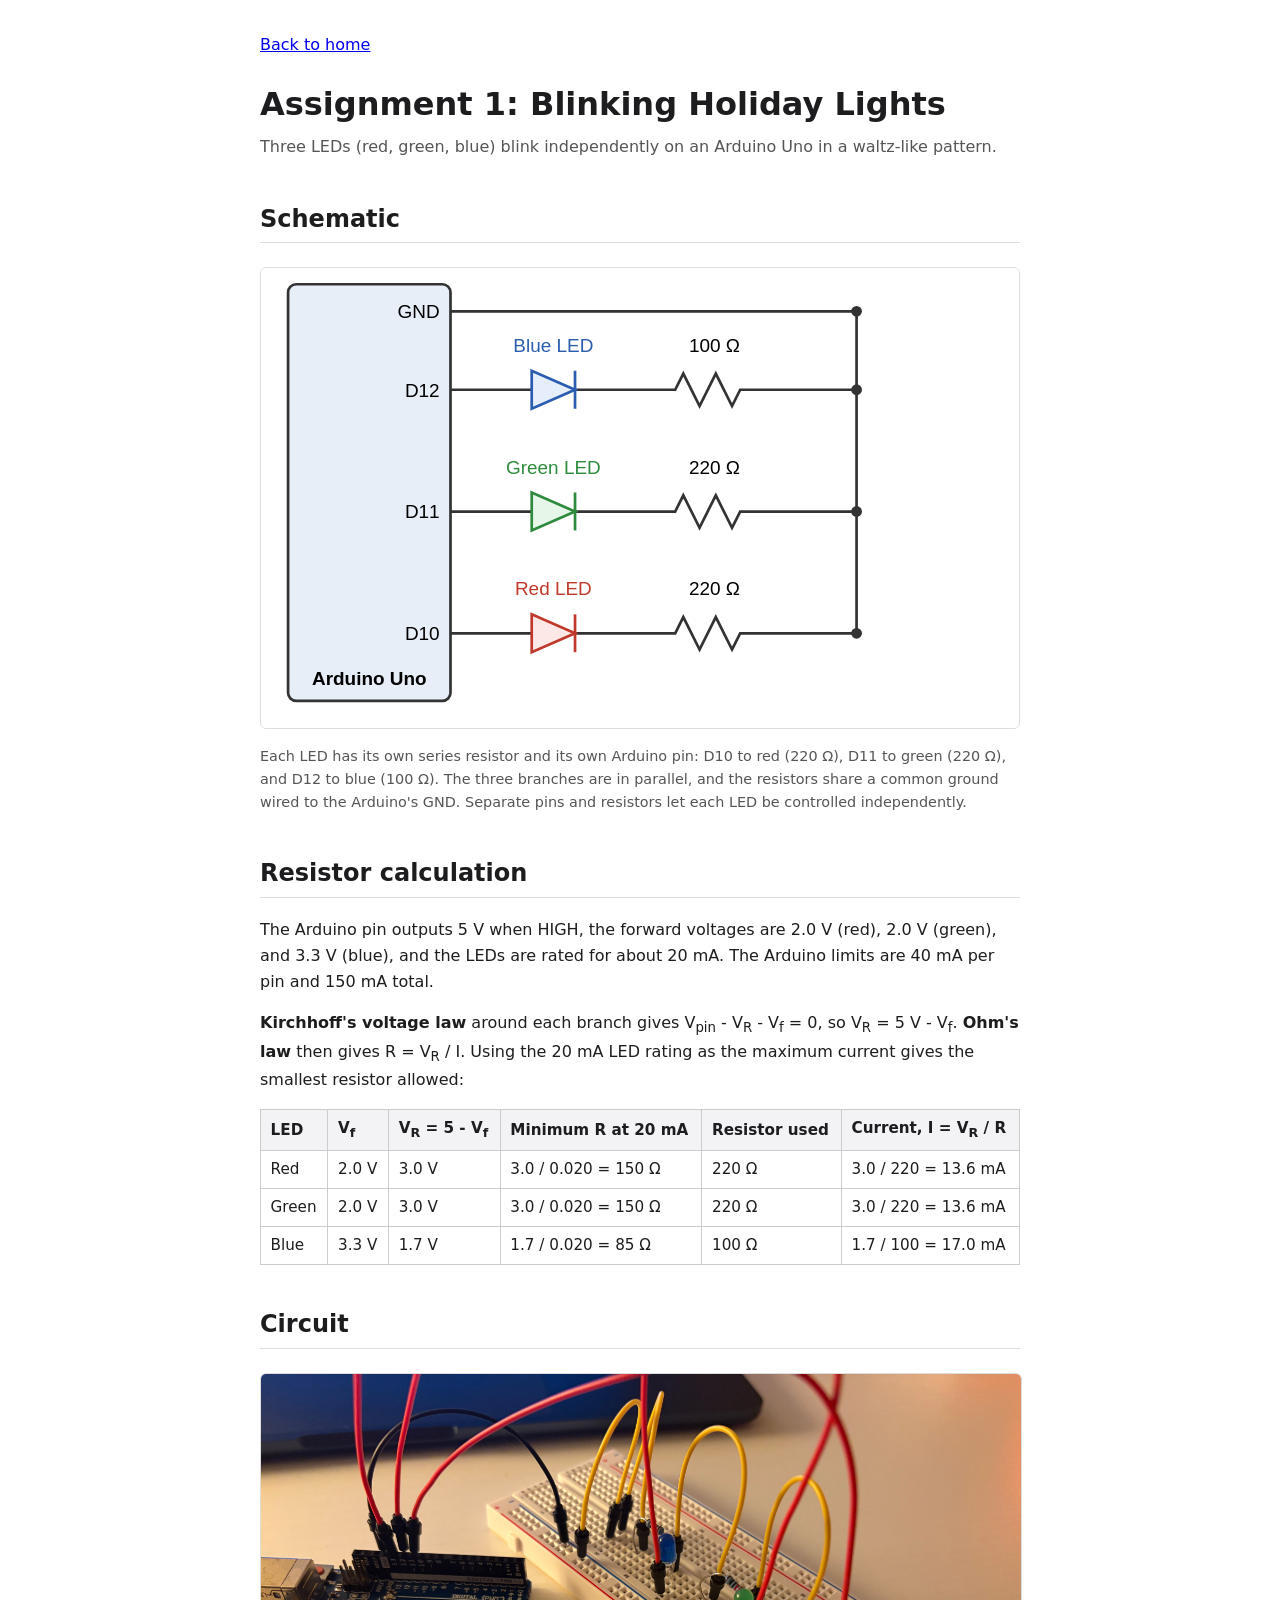
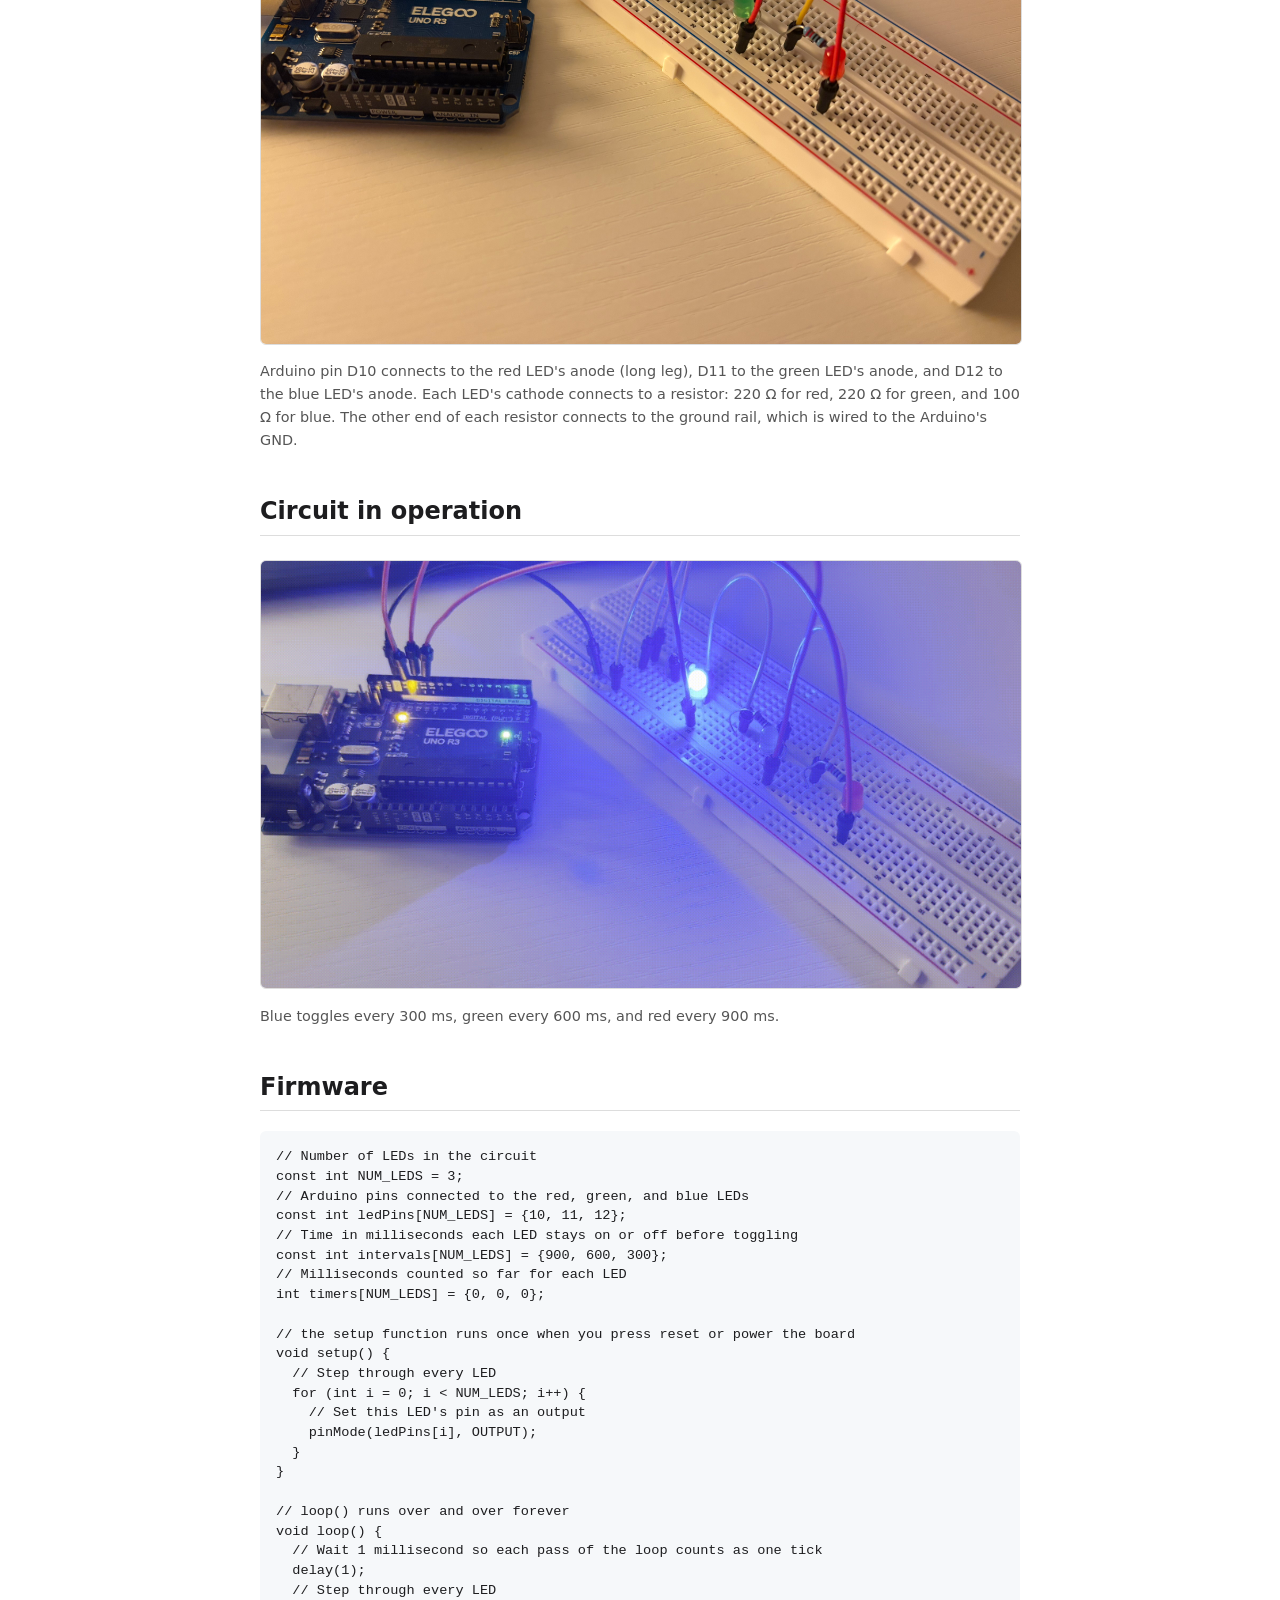
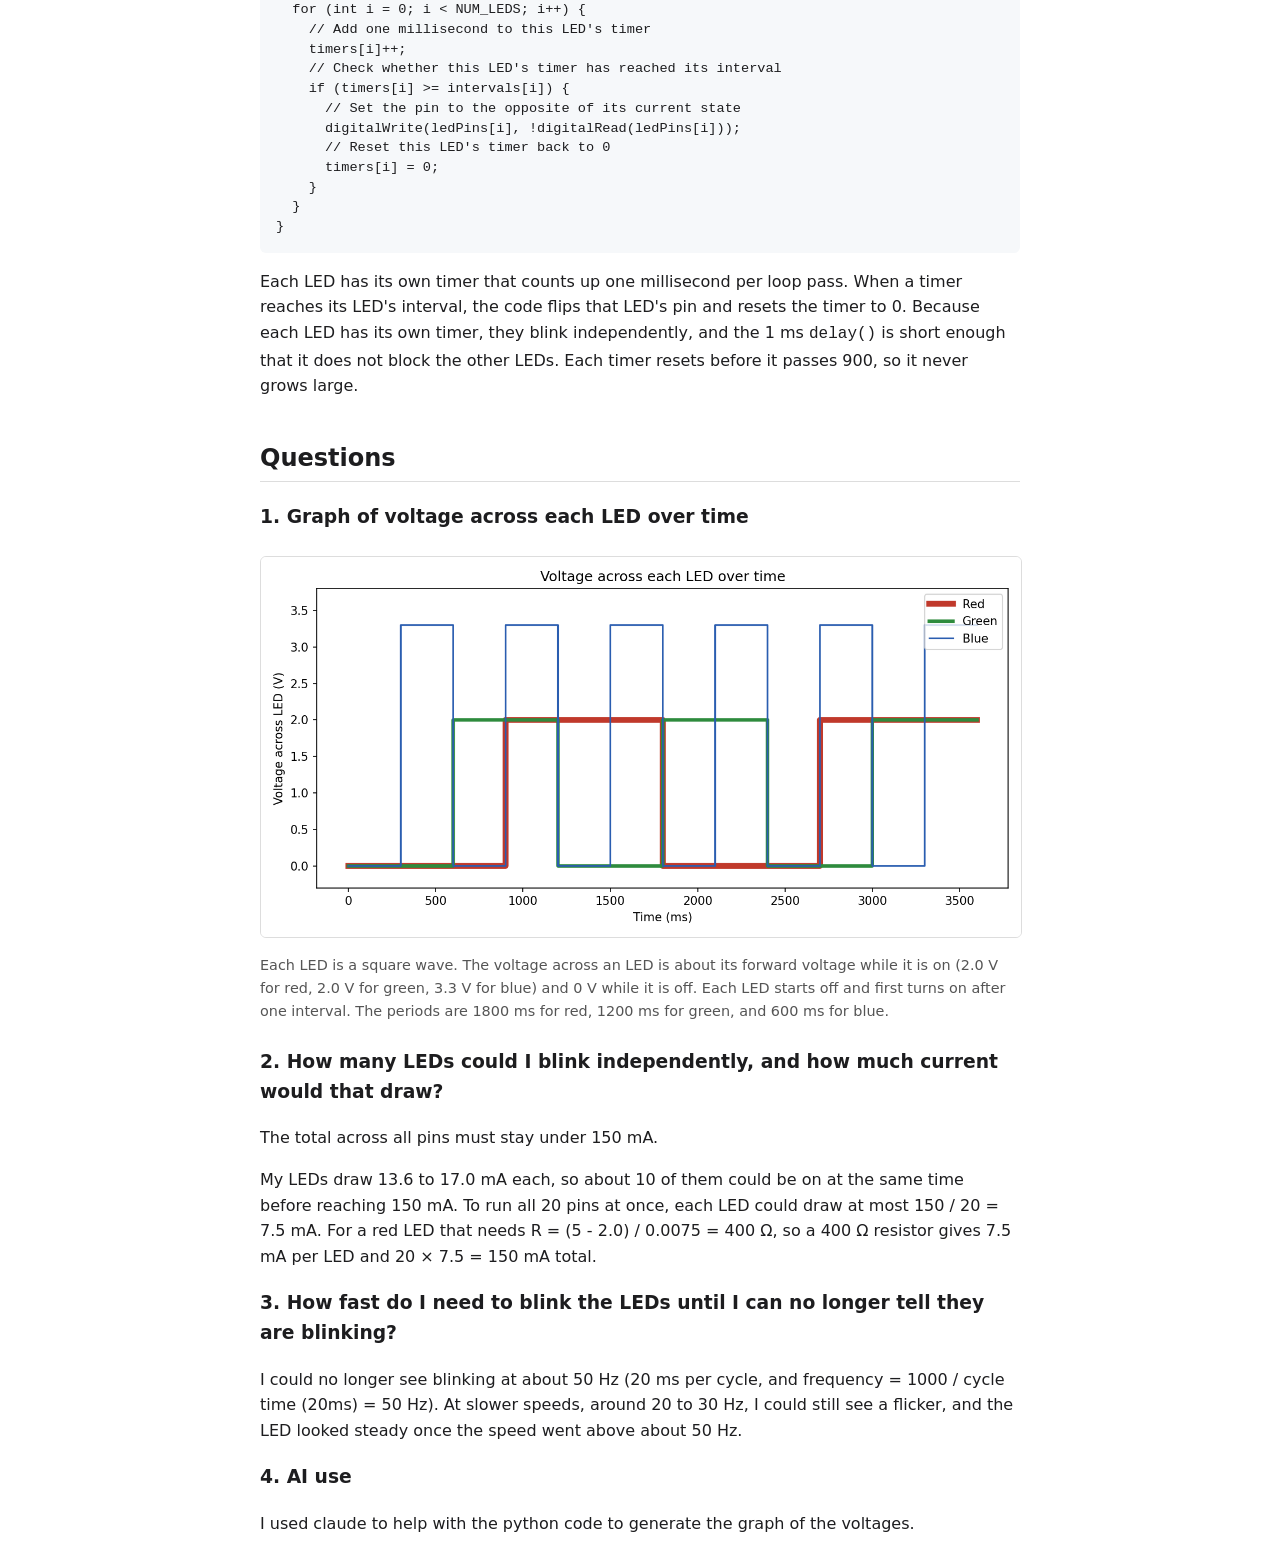
==== docs/a1/a1.html @ 16fe10d4 "finish a1" ====
<!doctype html>
<html lang="en">
  <head>
    <meta charset="utf-8" />
    <meta name="viewport" content="width=device-width, initial-scale=1" />
    <title>Assignment 1: Blinking Holiday Lights</title>
    <link rel="stylesheet" href="style.css" />
  </head>
  <body>
    <p><a href="../index.html">Back to home</a></p>
    <h1>Assignment 1: Blinking Holiday Lights</h1>
    <p class="subtitle">
      Three LEDs (red, green, blue) blink independently on an Arduino Uno in a
      waltz-like pattern.
    </p>

    <h2>Schematic</h2>
    <figure>
      <img src="schematic.svg" />
      <figcaption>
        Each LED has its own series resistor and its own Arduino pin: D10 to red
        (220 &Omega;), D11 to green (220 &Omega;), and D12 to blue (100
        &Omega;). The three branches are in parallel, and the resistors share
        a common ground wired to the Arduino's GND. Separate pins and resistors
        let each LED be controlled independently.
      </figcaption>
    </figure>

    <h2>Resistor calculation</h2>
    <p>
      The Arduino pin outputs 5 V when HIGH, the forward voltages
      are 2.0 V (red), 2.0 V (green), and 3.3 V (blue), and the LEDs are rated
      for about 20 mA. The Arduino limits are 40 mA per pin and 150 mA total.
    </p>

    <p>
      <strong>Kirchhoff's voltage law</strong> around each branch gives V<sub
        >pin</sub
      >
      - V<sub>R</sub> - V<sub>f</sub> = 0, so V<sub>R</sub> = 5 V -
      V<sub>f</sub>. <strong>Ohm's law</strong> then gives R = V<sub>R</sub> /
      I. Using the 20 mA LED rating as the maximum current gives the smallest
      resistor allowed:
    </p>

    <table>
      <tr>
        <th>LED</th>
        <th>V<sub>f</sub></th>
        <th>V<sub>R</sub> = 5 - V<sub>f</sub></th>
        <th>Minimum R at 20 mA</th>
        <th>Resistor used</th>
        <th>Current, I = V<sub>R</sub> / R</th>
      </tr>
      <tr>
        <td>Red</td>
        <td>2.0 V</td>
        <td>3.0 V</td>
        <td>3.0 / 0.020 = 150 &Omega;</td>
        <td>220 &Omega;</td>
        <td>3.0 / 220 = 13.6 mA</td>
      </tr>
      <tr>
        <td>Green</td>
        <td>2.0 V</td>
        <td>3.0 V</td>
        <td>3.0 / 0.020 = 150 &Omega;</td>
        <td>220 &Omega;</td>
        <td>3.0 / 220 = 13.6 mA</td>
      </tr>
      <tr>
        <td>Blue</td>
        <td>3.3 V</td>
        <td>1.7 V</td>
        <td>1.7 / 0.020 = 85 &Omega;</td>
        <td>100 &Omega;</td>
        <td>1.7 / 100 = 17.0 mA</td>
      </tr>
    </table>

    <h2>Circuit</h2>
    <figure>
      <img
        src="IMG_2492.jpeg"
      />
      <figcaption>
        Arduino pin D10 connects to the red LED's anode (long leg), D11 to the green
        LED's anode, and D12 to the blue LED's anode. Each LED's cathode
        connects to a resistor: 220 &Omega; for red, 220 &Omega; for green,
        and 100 &Omega; for blue. The other end of each resistor connects to the ground
        rail, which is wired to the Arduino's GND.
      </figcaption>
    </figure>

    <h2>Circuit in operation</h2>
    <figure>
      <img
        src="IMG_2490.gif"
      />
      <figcaption>
        Blue toggles every 300 ms, green every 600 ms, and red every 900 ms.
      </figcaption>
    </figure>

    <h2>Firmware</h2>
    <pre><code>// Number of LEDs in the circuit
const int NUM_LEDS = 3;
// Arduino pins connected to the red, green, and blue LEDs
const int ledPins[NUM_LEDS] = {10, 11, 12};
// Time in milliseconds each LED stays on or off before toggling
const int intervals[NUM_LEDS] = {900, 600, 300};
// Milliseconds counted so far for each LED
int timers[NUM_LEDS] = {0, 0, 0};

// the setup function runs once when you press reset or power the board
void setup() {
  // Step through every LED
  for (int i = 0; i &lt; NUM_LEDS; i++) {
    // Set this LED's pin as an output
    pinMode(ledPins[i], OUTPUT);
  }
}

// loop() runs over and over forever
void loop() {
  // Wait 1 millisecond so each pass of the loop counts as one tick
  delay(1);
  // Step through every LED
  for (int i = 0; i &lt; NUM_LEDS; i++) {
    // Add one millisecond to this LED's timer
    timers[i]++;
    // Check whether this LED's timer has reached its interval
    if (timers[i] &gt;= intervals[i]) {
      // Set the pin to the opposite of its current state
      digitalWrite(ledPins[i], !digitalRead(ledPins[i]));
      // Reset this LED's timer back to 0
      timers[i] = 0;
    }
  }
}</code></pre>
    <p>
      Each LED has its own timer that counts up one millisecond per loop pass.
      When a timer reaches its LED's interval, the code flips that LED's pin and
      resets the timer to 0. Because each LED has its own timer, they blink
      independently, and the 1 ms <code>delay()</code> is short enough that it
      does not block the other LEDs. Each timer resets before it passes 900, so
      it never grows large.
    </p>

    <h2>Questions</h2>

    <h3>1. Graph of voltage across each LED over time</h3>
    <figure>
      <img
        src="voltage-graph.png"
      />
      <figcaption>
        Each LED is a square wave. The voltage across an LED is about its
        forward voltage while it is on (2.0 V for red, 2.0 V for green, 3.3 V
        for blue) and 0 V while it is off. Each LED starts off and first turns
        on after one interval. The periods are 1800 ms for red, 1200 ms for
        green, and 600 ms for blue.
      </figcaption>
    </figure>

    <h3>
      2. How many LEDs could I blink independently, and how much current would
      that draw?
    </h3>
    <p>
      The total across all pins must stay under 150 mA.
    </p>
    <p>
      My LEDs draw 13.6 to 17.0 mA each, so about 10 of them could be on at the
      same time before reaching 150 mA. To run all 20 pins at once, each LED could
      draw at most 150 / 20 = 7.5 mA. For a red LED that needs R = (5 - 2.0) /
      0.0075 = 400 &Omega;, so a 400 &Omega; resistor gives 7.5 mA per LED and
      20 &times; 7.5 = 150 mA total.
    </p>

    <h3>
      3. How fast do I need to blink the LEDs until I can no longer tell they
      are blinking?
    </h3>
    <p>
      I could no longer see blinking at about 50 Hz (20 ms per cycle, and frequency = 1000 / cycle time (20ms) = 50 Hz). At slower speeds, around 20 to 30 Hz, I could
      still see a flicker, and the LED looked steady once the speed went above about
      50 Hz.
    </p>

    <h3>4. AI use</h3>
    <p>
      I used claude to help with the python code to generate the graph of the voltages.
    </p>
  </body>
</html>
---- docs/a1/style.css ----
body {
  font-family:
    system-ui,
    -apple-system,
    Segoe UI,
    Roboto,
    sans-serif;
  max-width: 760px;
  margin: 2rem auto;
  padding: 0 1rem;
  line-height: 1.6;
  color: #1d1d1f;
}
h1 {
  margin-bottom: 0.25rem;
}
h2 {
  margin-top: 2.5rem;
  border-bottom: 1px solid #ddd;
  padding-bottom: 0.25rem;
}
figure {
  margin: 1.5rem 0;
}
figure img {
  max-width: 100%;
  height: auto;
  border: 1px solid #ddd;
  border-radius: 6px;
}
figcaption {
  font-size: 0.9rem;
  color: #555;
  margin-top: 0.5rem;
}
table {
  border-collapse: collapse;
  width: 100%;
  margin: 1rem 0;
  font-size: 0.95rem;
}
th,
td {
  border: 1px solid #ccc;
  padding: 0.4rem 0.6rem;
  text-align: left;
}
th {
  background: #f3f3f5;
}
pre {
  background: #f6f8fa;
  padding: 1rem;
  border-radius: 6px;
  overflow-x: auto;
  font-size: 0.85rem;
  line-height: 1.45;
}
code {
  font-family: ui-monospace, SFMono-Regular, Menlo, Consolas, monospace;
}
.todo {
  background: #fff3c4;
  padding: 0 0.25rem;
  border-radius: 3px;
}
.subtitle {
  color: #555;
  margin-top: 0;
}
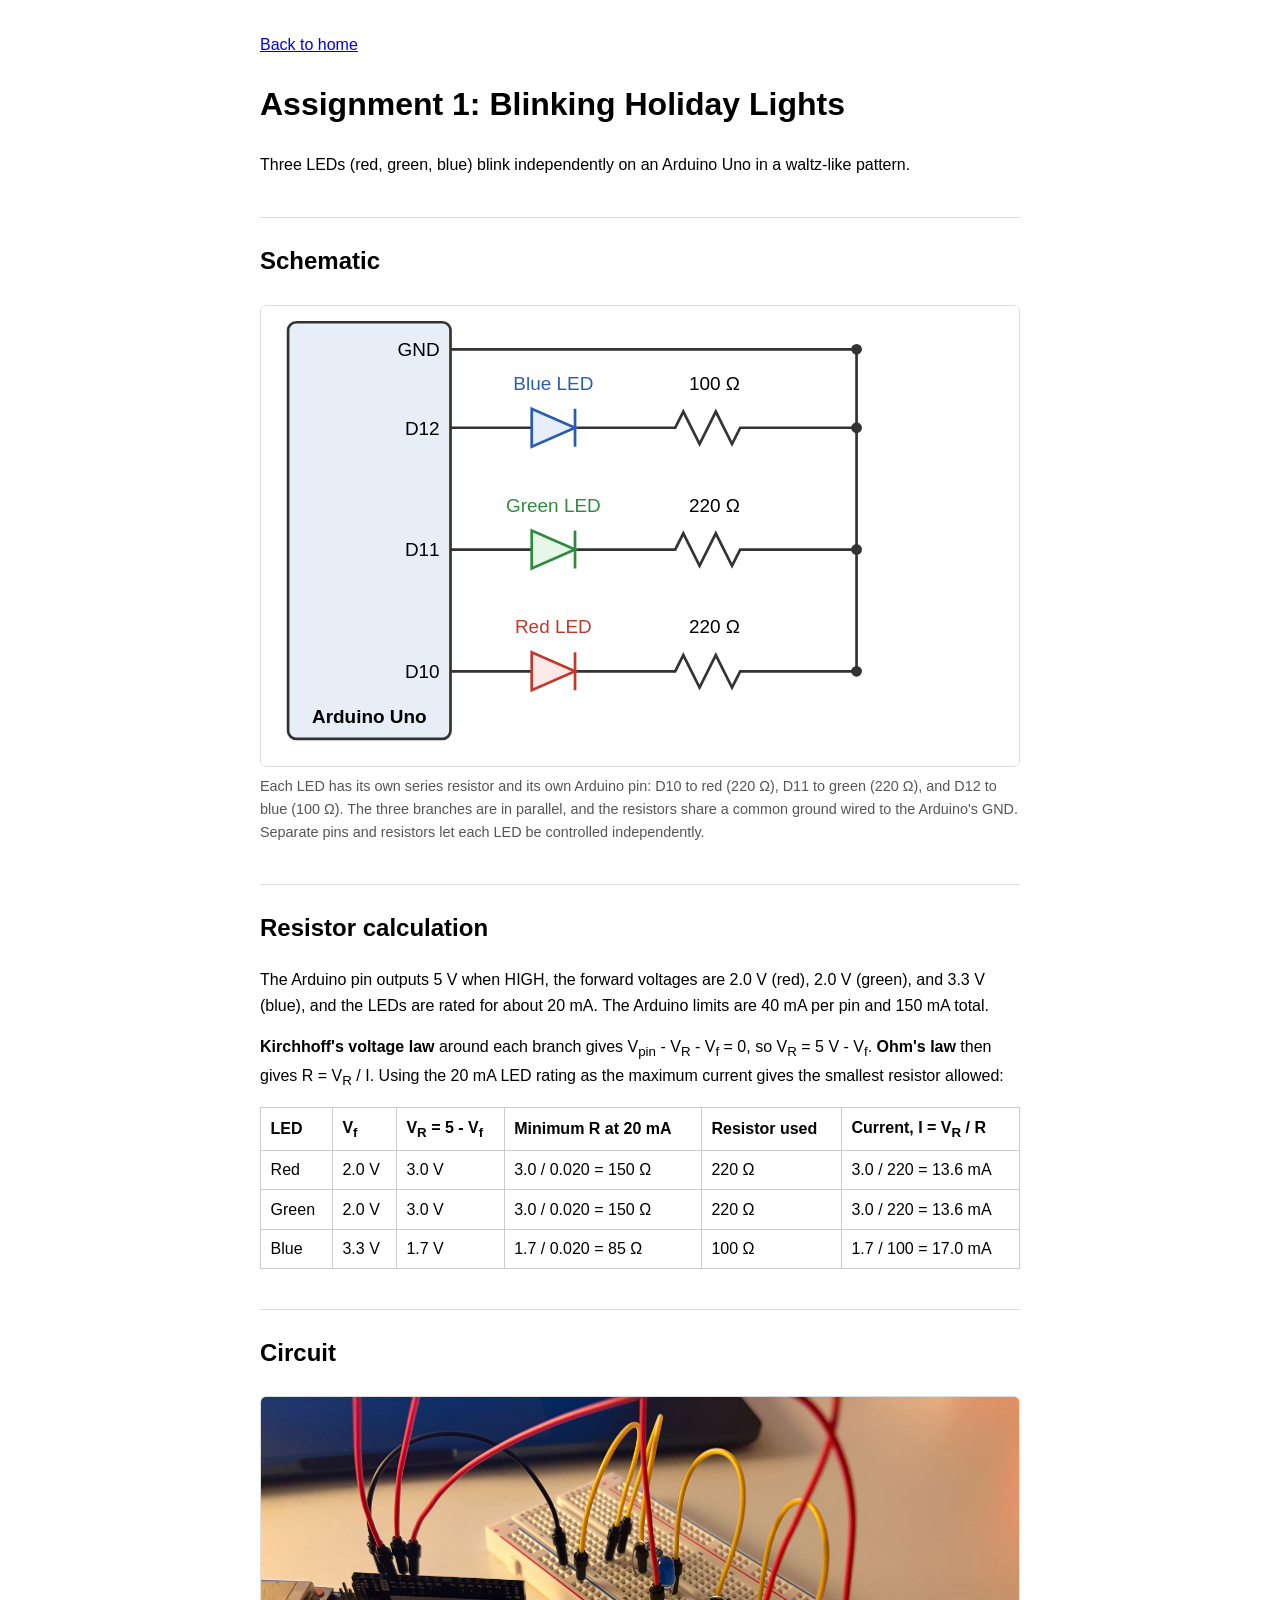
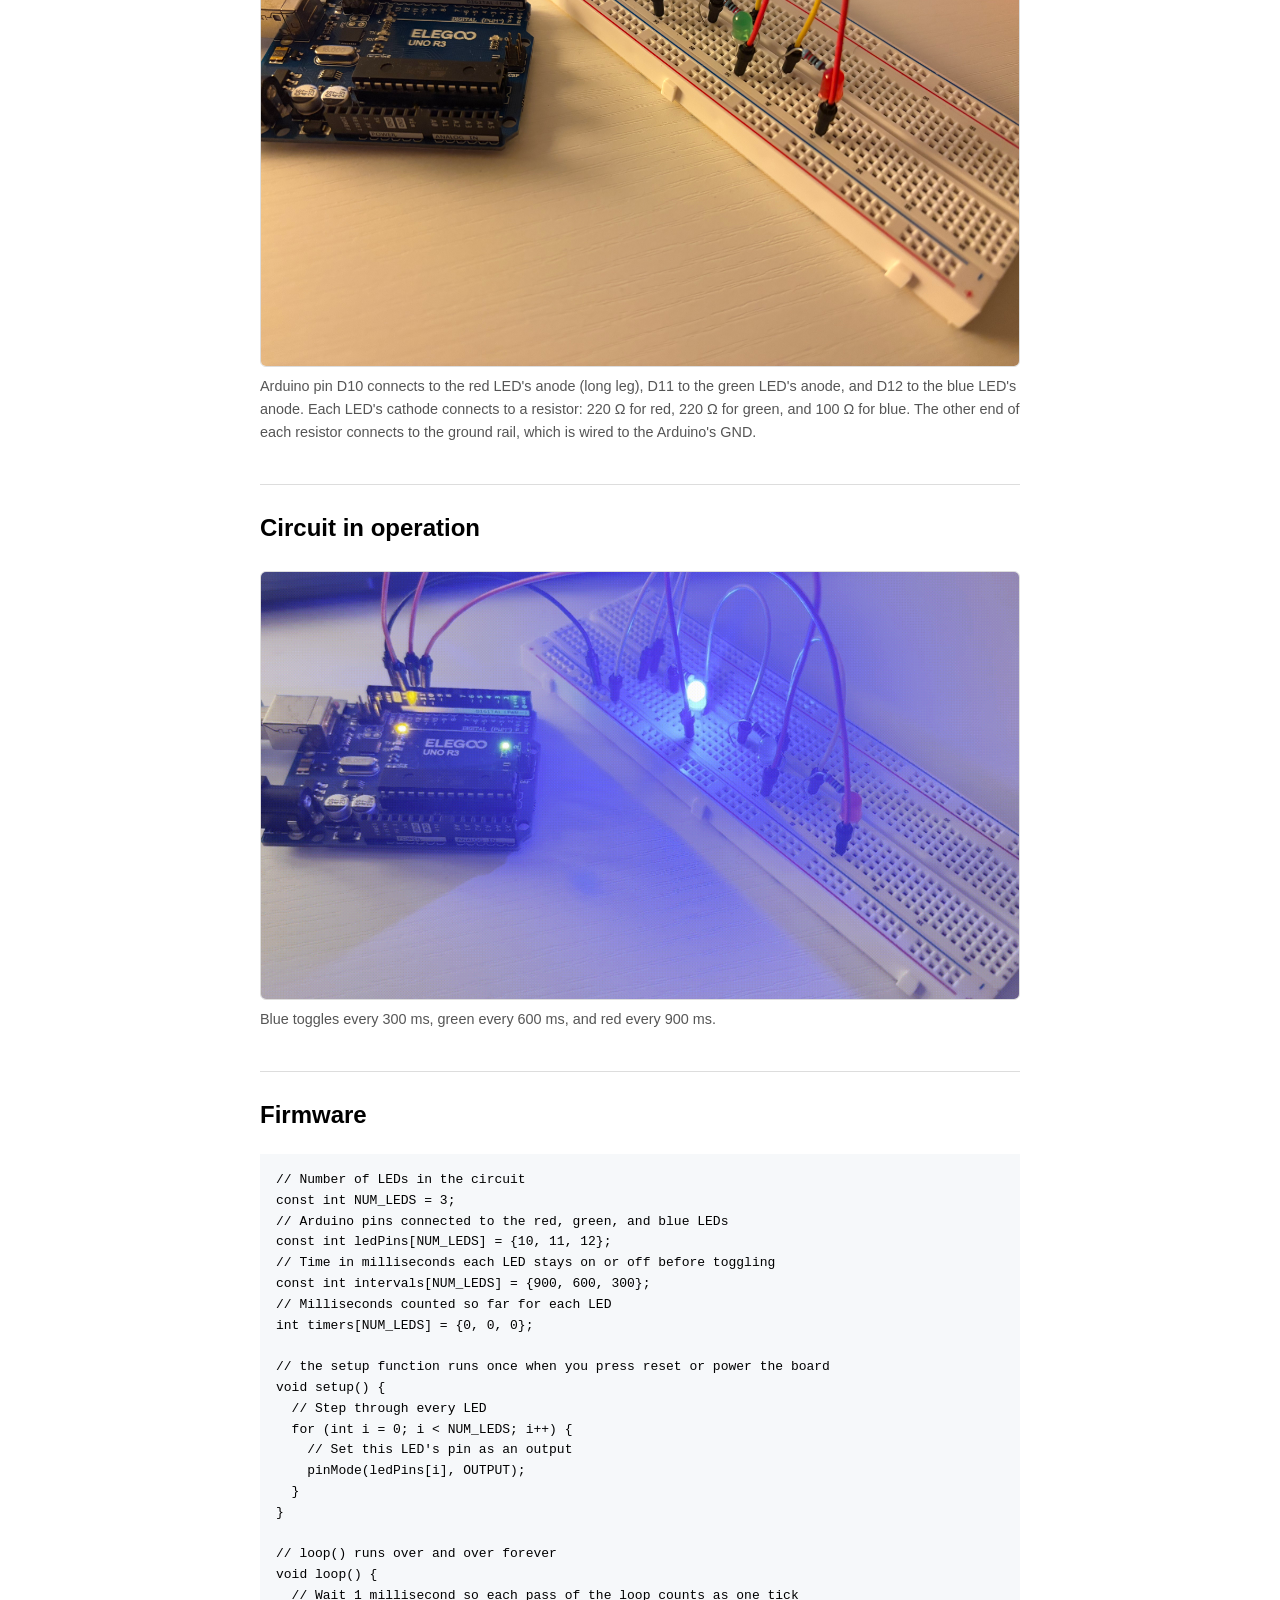
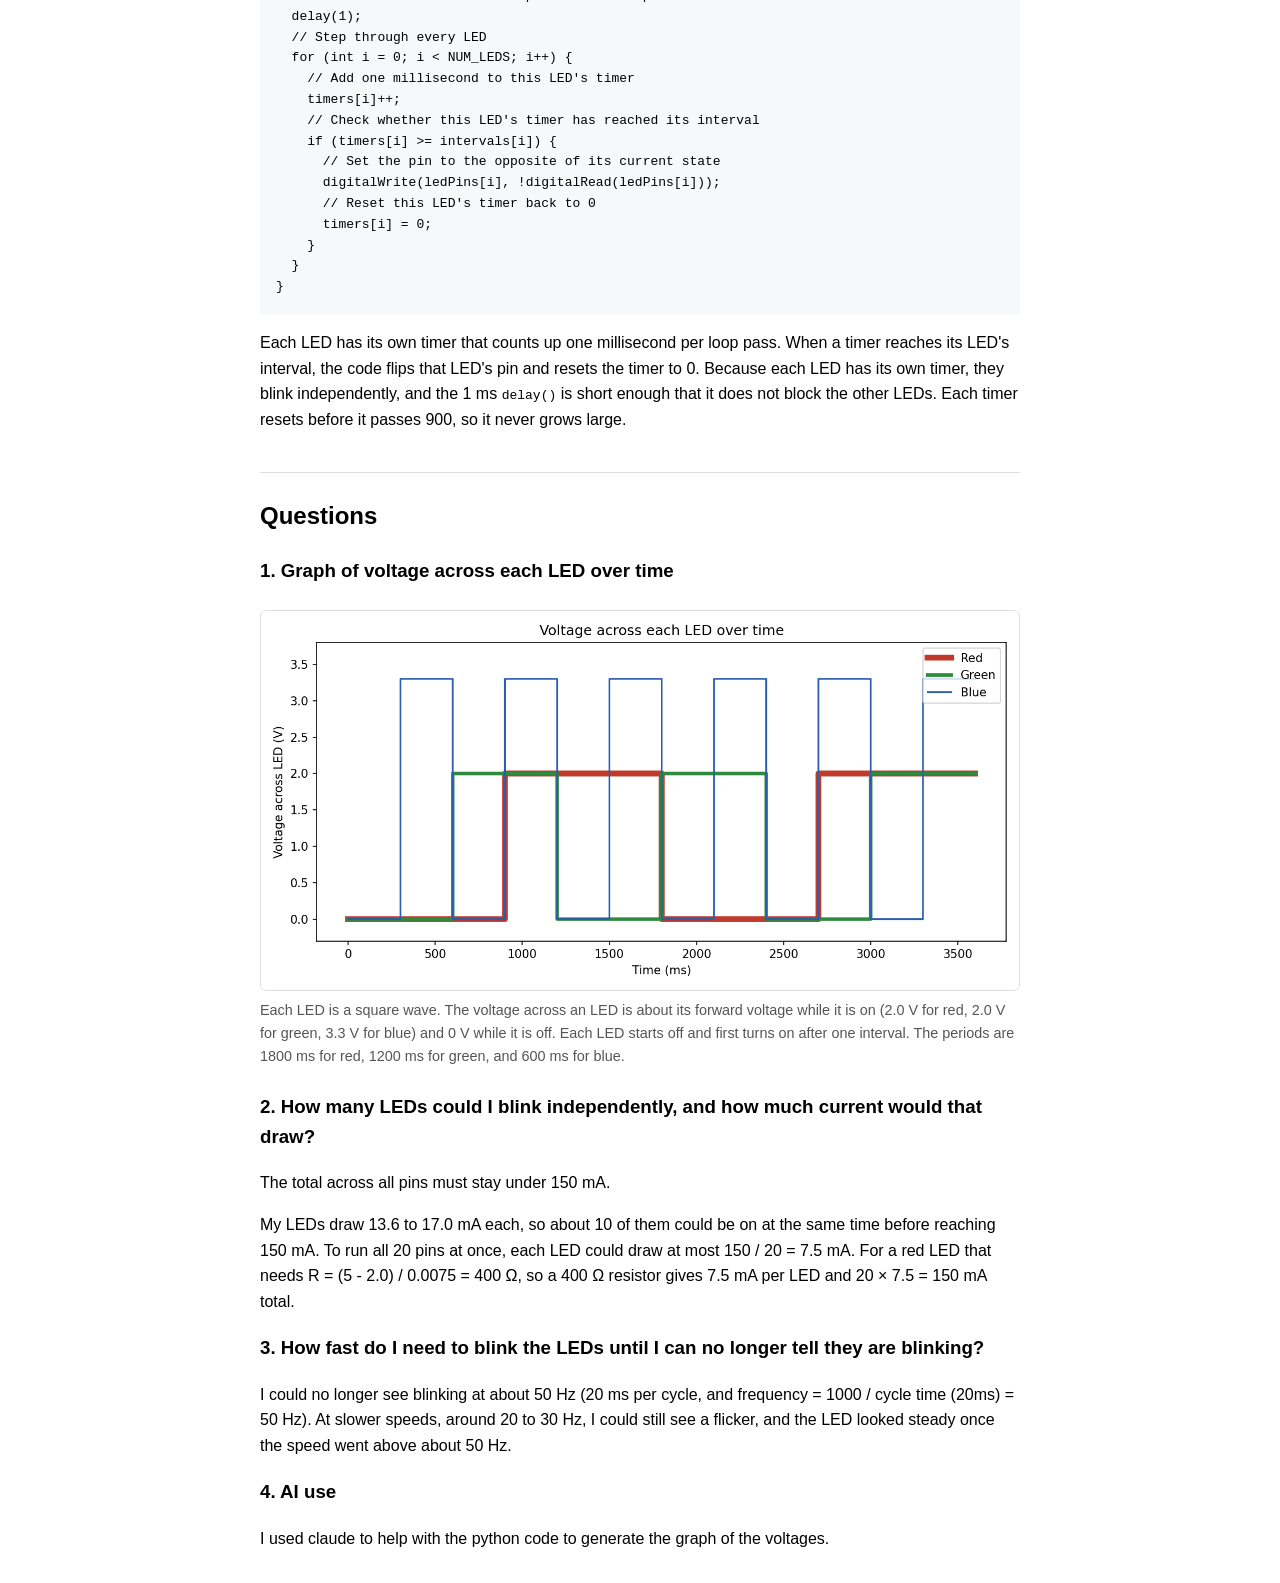
==== commit e529bf83: "a3" ====
--- a/docs/a1/a1.html
+++ b/docs/a1/a1.html
@@ -4,7 +4,7 @@
     <meta charset="utf-8" />
     <meta name="viewport" content="width=device-width, initial-scale=1" />
     <title>Assignment 1: Blinking Holiday Lights</title>
-    <link rel="stylesheet" href="style.css" />
+    <link rel="stylesheet" href="../style.css" />
   </head>
   <body>
     <p><a href="../index.html">Back to home</a></p>
--- a/docs/style.css
+++ b/docs/style.css
@@ -0,0 +1,95 @@
+body {
+  font-family: -apple-system, BlinkMacSystemFont, sans-serif;
+  max-width: 760px;
+  margin: 2rem auto;
+  padding: 0 1rem;
+  line-height: 1.6;
+}
+
+h2 {
+  margin-top: 2.5rem;
+  padding-top: 1.5rem;
+  border-top: 1px solid #ddd;
+}
+
+img {
+  display: block;
+  box-sizing: border-box;
+  max-width: 100%;
+  height: auto;
+  border: 1px solid #ddd;
+  border-radius: 6px;
+}
+
+figure {
+  margin: 1.5rem 0;
+}
+
+figcaption {
+  font-size: 0.9rem;
+  color: #555;
+  margin-top: 0.5rem;
+}
+
+table {
+  border-collapse: collapse;
+  width: 100%;
+}
+
+th,
+td {
+  border: 1px solid #ccc;
+  padding: 0.4rem 0.6rem;
+  text-align: left;
+}
+
+pre {
+  background: #f6f8fa;
+  padding: 1rem;
+  overflow-x: auto;
+}
+
+/* Home page */
+
+.header {
+  display: flex;
+  gap: 1rem;
+}
+
+.header img {
+  width: 50%;
+  object-fit: cover;
+}
+
+.grid {
+  display: grid;
+  grid-template-columns: repeat(auto-fit, minmax(200px, 1fr));
+  gap: 1rem;
+  margin-top: 2rem;
+}
+
+.assignment {
+  display: flex;
+  flex-direction: column;
+}
+
+.assignment h2 {
+  margin-top: 0;
+  padding-top: 0;
+  border-top: none;
+}
+
+.assignment a {
+  color: #000;
+  text-decoration: none;
+}
+
+.assignment a:hover {
+  color: #f06;
+}
+
+.assignment img {
+  margin-top: auto;
+  aspect-ratio: 1;
+  object-fit: cover;
+}
